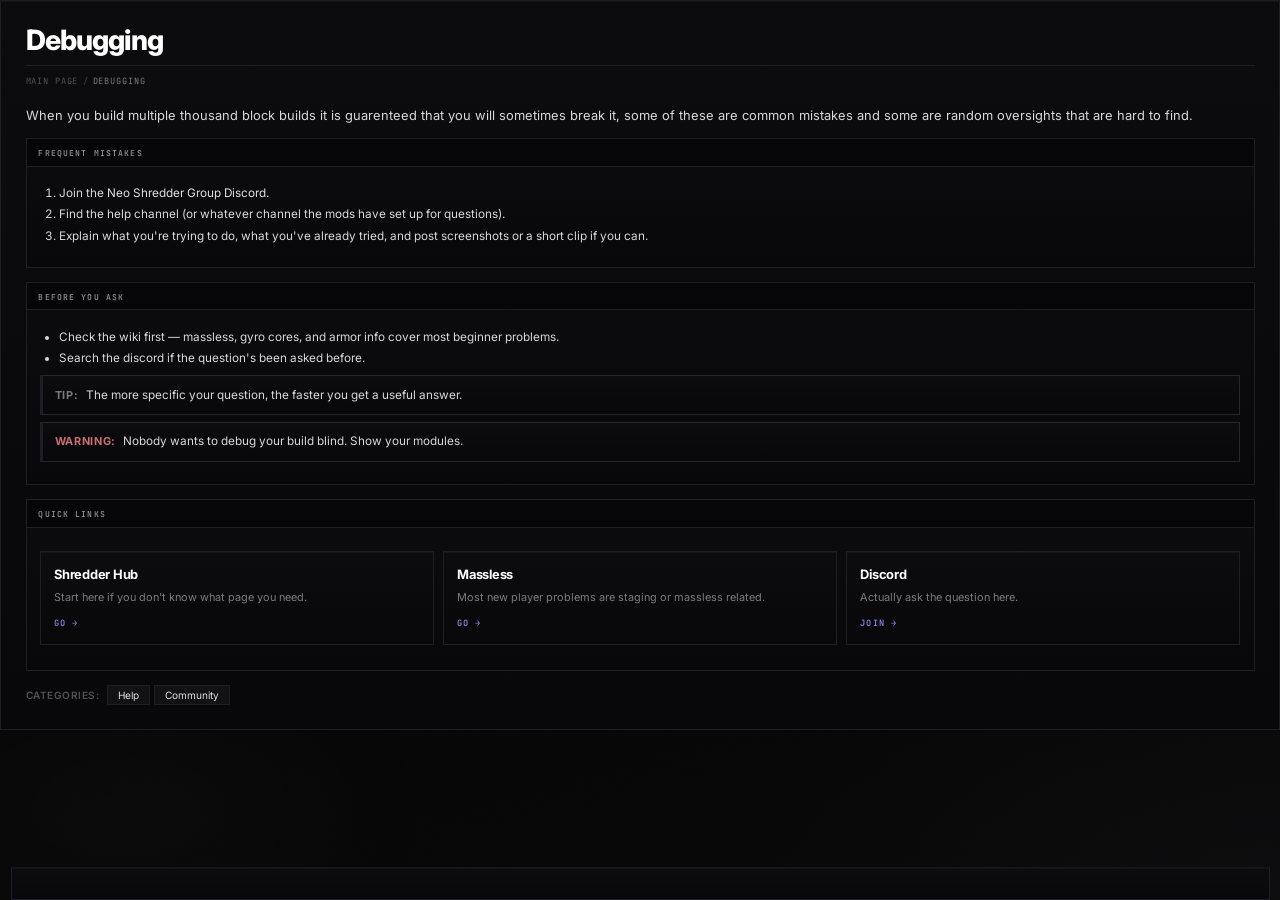
==== pages/askapro.html @ a5d896a3 "Merge branch 'pr-23'" ====
<!DOCTYPE html>
<html lang="en">

<head>
    <meta charset="UTF-8">
    <meta name="viewport" content="width=device-width, initial-scale=1.0">
    <title>Ask A Pro | Neo Shredder Group WIKI</title>
    <link rel="stylesheet" href="/css/style.css">
</head>

<body class="wiki-body wiki-body--nightsky">

    <div id="wiki-nav"></div>

    <main class="wiki-container">
        <h1>Debugging</h1>

        <nav class="wiki-breadcrumb" aria-label="Breadcrumb">
            <a href="index.html">Main Page</a> <span>Debugging</span>
        </nav>

        <p>When you build multiple thousand block builds it is guarenteed that you will sometimes break it, some of
            these are common mistakes and some are random oversights that are hard to find.</p>

        <div class="wiki-block">
            <div class="wiki-block-head">Frequent mistakes</div>
            <div class="wiki-block-body">
                <ol>
                    <li>Join the <a href="https://discord.gg/89gEYNR7zd" target="_blank" rel="noopener noreferrer">Neo
                            Shredder Group Discord</a>.</li>
                    <li>Find the help channel (or whatever channel the mods have set up for questions).</li>
                    <li>Explain what you're trying to do, what you've already tried, and post screenshots or a short
                        clip if you can.</li>
                </ol>
            </div>
        </div>

        <div class="wiki-block">
            <div class="wiki-block-head">Before you ask</div>
            <div class="wiki-block-body">
                <ul>
                    <li>Check the wiki first — massless, gyro cores, and armor info cover most beginner problems.</li>
                    <li>Search the discord if the question's been asked before.</li>
                </ul>

                <div class="callout callout-tip"><strong>Tip:</strong> The more specific your question, the faster you
                    get a useful answer.</div>
                <div class="callout callout-warning"><strong>Warning:</strong> Nobody wants to debug your build blind.
                    Show your modules.</div>
            </div>
        </div>

        <div class="wiki-block">
            <div class="wiki-block-head">Quick links</div>
            <div class="wiki-block-body">
                <div class="card-grid">
                    <div class="card">
                        <h3>Shredder Hub</h3>
                        <p>Start here if you don't know what page you need.</p>
                        <a href="pages/shredderhub.html">Go</a>
                    </div>
                    <div class="card">
                        <h3>Massless</h3>
                        <p>Most new player problems are staging or massless related.</p>
                        <a href="pages/shreds/massless.html">Go</a>
                    </div>
                    <div class="card">
                        <h3>Discord</h3>
                        <p>Actually ask the question here.</p>
                        <a href="https://discord.gg/89gEYNR7zd" target="_blank" rel="noopener noreferrer">Join</a>
                    </div>
                </div>
            </div>
        </div>

        <div class="wiki-categories">
            <span class="wiki-cat">Help</span>
            <span class="wiki-cat">Community</span>
        </div>
    </main>

    <footer id="wiki-footer"></footer>
    <script src="/js/skidunited.js"></script>

</body>

</html>
---- css/style.css ----
@import url('https://fonts.googleapis.com/css2?family=Inter:wght@400;500;600;700;800&family=JetBrains+Mono:wght@400;500&display=swap');

:root {
    --font-body: 'Inter', system-ui, -apple-system, 'Segoe UI', sans-serif;
    --font-heading: 'Inter', system-ui, -apple-system, 'Segoe UI', sans-serif;
    --font-ui: 'Inter', system-ui, sans-serif;
    --font-mono: 'JetBrains Mono', 'Consolas', monospace;

    /* ── Industrial / spec-sheet palette (Saturn Drums ref) ── */
    --amber: #6868d4;
    --amber-bright: #8a8ae8;
    --amber-dim: rgba(104, 104, 212, 0.14);
    --amber-subtle: rgba(104, 104, 212, 0.07);
    --amber-border: rgba(104, 104, 212, 0.42);

    --orange: var(--amber);
    --orange-bright: var(--amber-bright);
    --orange-dim: var(--amber-dim);
    --orange-subtle: var(--amber-subtle);
    --orange-border: var(--amber-border);
    --orange-glow: rgba(104, 104, 212, 0.28);

    --purple-primary: var(--amber);
    --purple-muted: var(--amber-dim);
    --purple-subtle: var(--amber-subtle);

    --bg-body: #030303;
    --bg-content: #08080a;
    --bg-surface: #0a0a0c;
    --bg-navbar: #030303;
    --bg-footer: #030303;
    --bg-sidebar: #08080a;
    --bg-block-head: #060608;
    --panel-bg: linear-gradient(180deg, #0c0c0e 0%, #08080a 100%);
    --panel-bg-flat: #08080a;

    --border-subtle: #16161c;
    --border-light: #1e1e26;
    --border-medium: #26262e;
    --border-bright: #3a3a44;

    --text-main: #d8d8dc;
    --text-bright: #ffffff;
    --text-secondary: #7a7a84;
    --text-muted: #505058;
    --text-spec: #94949c;

    --link-color: #e0e0e4;
    --link-hover: var(--amber-bright);
    --link-visited: #888890;

    --accent-blue: var(--amber-bright);
    --accent-green: #7a7a84;
    --accent-red: #c87070;
    --accent-orange: var(--amber);
    --accent-cyan: #7a7a84;
    --accent-purple: var(--amber-bright);

    --bg-tip: rgba(255, 255, 255, 0.02);
    --bg-important: rgba(255, 255, 255, 0.02);
    --bg-warning: rgba(255, 255, 255, 0.02);
    --bg-note: rgba(255, 255, 255, 0.02);

    --border-tip: var(--border-light);
    --border-important: var(--border-light);
    --border-warning: var(--border-light);
    --border-note: var(--border-light);

    --layout-max: 1320px;
    --sidebar-width: 210px;

    --glass-bg: #08080a;
    --glass-bg-strong: #060608;
    --glass-border: var(--border-light);
    --glass-border-bright: var(--border-bright);
    --glass-highlight: rgba(255, 255, 255, 0.03);
    --glass-blur: 0px;
    --radius-sm: 0;
    --radius-md: 0;
    --radius-lg: 0;
    --radius-pill: 0;

    --ease-out: cubic-bezier(0.25, 0.46, 0.45, 0.94);
    --ease-smooth: cubic-bezier(0.25, 0.46, 0.45, 0.94);
}

/* Shared panel surface — matte industrial panels */
.glass,
.wiki-sidebar,
.wiki-container,
.wiki-block,
.card,
.wiki-site-notice,
.search-results-box,
footer {
    background: var(--panel-bg);
    border: 1px solid var(--border-light);
    box-shadow: inset 0 1px 0 var(--glass-highlight);
}

/* ── Reset ── */
*,
*::before,
*::after {
    margin: 0;
    padding: 0;
    box-sizing: border-box;
}

html {
    scroll-behavior: smooth;
    font-size: 14px;
}

body {
    background-color: var(--bg-body);
    background-image:
        radial-gradient(ellipse 120% 80% at 0% 0%, rgba(30, 30, 36, 0.35) 0%, transparent 55%),
        radial-gradient(ellipse 80% 60% at 100% 100%, rgba(20, 20, 24, 0.4) 0%, transparent 50%),
        linear-gradient(165deg, #030303 0%, #050505 40%, #080808 100%);
    background-attachment: fixed;
    color: var(--text-main);
    font-family: var(--font-body);
    font-size: 0.92rem;
    line-height: 1.55;
    -webkit-font-smoothing: antialiased;
    display: flex;
    flex-direction: column;
    min-height: 100vh;
}

.wiki-body--nightsky {
    background-color: var(--bg-body);
    background-image:
        radial-gradient(ellipse 120% 80% at 0% 0%, rgba(30, 30, 36, 0.35) 0%, transparent 55%),
        radial-gradient(ellipse 80% 60% at 100% 100%, rgba(20, 20, 24, 0.4) 0%, transparent 50%),
        linear-gradient(165deg, #030303 0%, #050505 40%, #080808 100%);
    background-attachment: fixed;
}

::selection {
    background: var(--amber-dim);
    color: var(--text-bright);
}

/* ═══════════════════════════════════════════
   IMAGEBOARD / MEDIAWIKI SHELL LAYOUT
   ═══════════════════════════════════════════ */
.wiki-page-wrap {
    display: flex;
    align-items: flex-start;
    gap: 1rem;
    width: 100%;
    max-width: var(--layout-max);
    margin: 0 auto;
    padding: 1.25rem 1rem 1.5rem;
    flex: 1;
}

.wiki-sidebar {
    width: 100%;
    border-radius: var(--radius-md);
    font-size: 0.82rem;
    overflow: hidden;
}

.wiki-sidebar-block {
    border-bottom: 1px solid var(--border-light);
}

.wiki-sidebar-head,
.wiki-block-head {
    background: var(--bg-block-head);
    border-bottom: 1px solid var(--border-light);
    border-left: none;
    padding: 0.55rem 0.85rem 0.45rem;
    font-family: var(--font-mono);
    font-size: 0.58rem;
    font-weight: 500;
    color: var(--text-spec);
    text-transform: uppercase;
    letter-spacing: 0.14em;
}

.wiki-sidebar-head {
    padding: 0.55rem 0.75rem 0.45rem;
}

.wiki-sidebar ul {
    list-style: none;
    margin: 0;
    padding: 0;
}

.wiki-sidebar li a {
    display: flex;
    align-items: center;
    gap: 0.45rem;
    padding: 0.5rem 0.85rem;
    margin: 0;
    border-bottom: 1px solid var(--border-subtle);
    border-radius: 0;
    color: var(--text-secondary);
    text-decoration: none;
    font-size: 0.78rem;
    font-weight: 500;
    line-height: 1.35;
    letter-spacing: 0.01em;
    transition: color 0.12s var(--ease-out), background 0.12s var(--ease-out);
}

.wiki-sidebar-icon {
    width: 0.95rem;
    height: 0.95rem;
    flex-shrink: 0;
    opacity: 0.8;
}

.wiki-sidebar li a:hover .wiki-sidebar-icon {
    opacity: 1;
}

.wiki-sidebar li:last-child a {
    margin-bottom: 0;
    border-bottom: none;
}

.wiki-sidebar-block:last-child {
    border-bottom: none;
}

.wiki-sidebar li a:hover {
    background: rgba(255, 255, 255, 0.02);
    color: var(--text-bright);
}

.wiki-sidebar li a.active {
    background: var(--amber-subtle);
    color: var(--text-bright);
    border-left: 2px solid var(--amber);
    padding-left: calc(0.85rem - 2px);
}

.wiki-content-column {
    flex: 1;
    min-width: 0;
}

/* Content blocks */
.wiki-block {
    margin-bottom: 1rem;
    border-radius: 0;
    overflow: hidden;
}

.wiki-block-body {
    padding: 1rem 0.95rem 1.1rem;
    font-size: 0.84rem;
    line-height: 1.65;
    color: var(--text-main);
}

.wiki-block-body p:last-child,
.wiki-block-body ul:last-child {
    margin-bottom: 0;
}

.wiki-block-body ul,
.wiki-block-body ol {
    margin: 0.25rem 0 0.4rem;
    padding-left: 1.35rem;
}

.wiki-block-body li {
    margin-bottom: 0.12rem;
}

.wiki-block-grid {
    display: grid;
    grid-template-columns: 1fr 1fr;
    gap: 0.5rem;
}

.wiki-site-notice {
    padding: 0.75rem 1rem;
    margin-bottom: 1rem;
    font-size: 0.76rem;
    font-family: var(--font-mono);
    color: var(--text-secondary);
    text-align: left;
    letter-spacing: 0.02em;
    line-height: 1.55;
    border-top: 1px solid var(--amber-border);
    border-bottom: 1px solid var(--border-light);
}

.wiki-site-notice strong {
    color: var(--amber-bright);
    font-weight: 600;
    text-transform: uppercase;
    letter-spacing: 0.08em;
    font-size: 0.68rem;
}

/* ═══════════════════════════════════════════
   SIDEBAR COLUMN + LOGO BOX (monobook style:
   logo sits top-left, above the sidebar)
   ═══════════════════════════════════════════ */
.wiki-sidebar-column {
    width: var(--sidebar-width);
    flex-shrink: 0;
    margin-right: 0.5rem;
    display: flex;
    flex-direction: column;
    gap: 0.5rem;
}

.wiki-logo-box {
    display: flex;
    flex-direction: column;
    align-items: center;
    justify-content: center;
    gap: 0.45rem;
    padding: 0.6rem 0.4rem 0.5rem;
    text-decoration: none;
    perspective: 900px;
}

.wiki-logo-box img {
    width: 100%;
    max-width: 120px;
    height: auto;
    display: block;
    filter: drop-shadow(0 4px 12px rgba(0, 0, 0, 0.35));
    transition: filter 0.2s var(--ease-out);
    animation: wikiLogoCoinSpin 10s linear infinite;
    transform-style: preserve-3d;
    transform-origin: center center;
    backface-visibility: visible;
}

.wiki-logo-box:hover img {
    filter: drop-shadow(0 4px 16px rgba(104, 104, 212, 0.35));
}

.wiki-logo-name {
    width: 100%;
    max-width: 100%;
    white-space: normal;
    text-align: center;
    font-family: var(--font-mono);
    font-size: 0.64rem;
    font-weight: 600;
    line-height: 1.45;
    letter-spacing: 0.18em;
    text-transform: uppercase;
    overflow-wrap: break-word;
    position: relative;
    padding: 0.35rem 0.15rem 0.25rem;
    background: linear-gradient(105deg,
            #ffffff 0%,
            #d4d4ff 22%,
            #6868d4 48%,
            #a8a8f0 72%,
            #ffffff 100%);
    background-size: 220% auto;
    -webkit-background-clip: text;
    background-clip: text;
    -webkit-text-fill-color: transparent;
    color: transparent;
    filter:
        drop-shadow(0 0 10px rgba(104, 104, 212, 0.65)) drop-shadow(0 0 22px rgba(104, 104, 212, 0.35)) drop-shadow(0 1px 0 rgba(0, 0, 0, 0.9));
    animation: wikiTitleShimmer 7s ease-in-out infinite;
}

@keyframes wikiTitleShimmer {

    0%,
    100% {
        background-position: 0% center;
    }

    50% {
        background-position: 100% center;
    }
}

@keyframes wikiLogoCoinSpin {
    from {
        transform: rotateY(0deg);
    }

    to {
        transform: rotateY(360deg);
    }
}

@keyframes wikiLogoBob {

    0%,
    100% {
        translate: 0 0;
    }

    50% {
        translate: 0 -6px;
        /* or whatever your original value was */
    }
}

@media (prefers-reduced-motion: reduce) {
    .wiki-logo-box img {
        animation: none;
    }

    .wiki-logo-name {
        animation: none;
        background-position: 0% center;
    }

    .central-feature .member-name,
    .wiki-title-shimmer {
        animation: none;
        background-position: 0% center;
    }
}

/* ═══════════════════════════════════════════
   CONTENT TOPBAR (MediaWiki page-tab strip,
   fully integrated with the sidebar shell)
   ═══════════════════════════════════════════ */
.wiki-topbar {
    display: flex;
    flex-wrap: wrap;
    justify-content: center;
    align-items: center;
    gap: 0.35rem;
    padding: 0 0 0.65rem;
    margin-bottom: 0;
}

.wiki-topbar-tabs {
    list-style: none;
    display: flex;
    align-items: center;
    justify-content: center;
    flex-wrap: wrap;
    gap: 0.35rem;
    width: 100%;
    margin: 0;
    padding: 0;
}

.wiki-topbar-tabs>li>a {
    display: block;
    font-family: var(--font-mono);
    font-size: 0.68rem;
    font-weight: 500;
    color: var(--text-spec);
    text-decoration: none;
    text-transform: uppercase;
    letter-spacing: 0.12em;
    padding: 0.5rem 1.1rem;
    background: var(--panel-bg-flat);
    border: 1px solid var(--border-light);
    border-radius: 0;
    box-shadow: none;
    transition: color 0.12s var(--ease-out), background 0.12s var(--ease-out), border-color 0.12s var(--ease-out);
}

.wiki-topbar-tabs>li>a:hover {
    color: var(--text-bright);
    background: #0e0e12;
    border-color: var(--border-bright);
}

.wiki-topbar-tabs>li>a.active {
    color: var(--text-bright);
    background: #0e0e12;
    border-color: var(--border-bright);
    box-shadow: inset 0 -2px 0 var(--amber);
}

/* Sidebar search block */
.wiki-sidebar-search {
    padding: 0.5rem 0.65rem 0.65rem;
}

/* ═══════════════════════════════════════════
   MAIN CONTENT AREA
   ═══════════════════════════════════════════ */
.wiki-container {
    width: 100%;
    max-width: none;
    margin: 0;
    padding: 1.5rem 1.75rem 1.75rem;
    border-radius: 0;
    animation: none;
}

.wiki-page-title {
    font-size: clamp(1.75rem, 3.5vw, 2.5rem);
    font-weight: 800;
    color: var(--text-bright);
    border-bottom: 1px solid var(--border-light);
    padding-bottom: 0.65rem;
    margin: 0 0 0.5rem;
    line-height: 1.05;
    letter-spacing: -0.04em;
    text-shadow: none;
}

.wiki-lead {
    font-size: 0.84rem;
    color: var(--text-secondary);
    margin-bottom: 1.25rem;
    padding: 0.85rem 0;
    line-height: 1.7;
    border-radius: 0;
    border-bottom: 1px solid var(--border-subtle);
    text-align: justify;
}

/* ═══════════════════════════════════════════
   TYPOGRAPHY
   ═══════════════════════════════════════════ */
h1,
h2,
h3,
h4,
h5,
h6 {
    font-family: var(--font-heading);
    color: var(--text-bright);
    font-weight: 600;
    margin-bottom: 0.6rem;
    line-height: 1.35;
}

h1 {
    font-size: clamp(1.5rem, 2.5vw, 2rem);
    font-weight: 800;
    border-bottom: 1px solid var(--border-light);
    padding-bottom: 0.35rem;
    margin-bottom: 0.65rem;
    letter-spacing: -0.03em;
    color: var(--text-bright);
    background: none;
    -webkit-text-fill-color: unset;
}

h2 {
    font-size: clamp(1rem, 1.8vw, 1.25rem);
    border-bottom: none;
    padding-bottom: 0;
    margin-top: 1.5rem;
    margin-bottom: 0.55rem;
    color: var(--text-bright);
    font-weight: 700;
    letter-spacing: -0.02em;
    line-height: 1.15;
}

h3 {
    font-size: 0.92rem;
    margin-top: 0.65rem;
    margin-bottom: 0.25rem;
    color: var(--text-bright);
}

h4 {
    font-size: 0.88rem;
    margin-top: 0.5rem;
    color: var(--text-muted);
    font-style: normal;
}

p {
    margin-bottom: 0.9rem;
}

a {
    color: var(--link-color);
    text-decoration: none;
    transition: color 0.12s var(--ease-out);
}

a:hover {
    color: var(--link-hover);
    text-decoration: underline;
}

a:visited {
    color: var(--link-visited);
}

hr {
    border: none;
    height: 1px;
    background: linear-gradient(90deg, transparent, var(--border-medium), transparent);
    margin: 1.75rem 0;
}

ul,
ol {
    margin-bottom: 0.9rem;
    padding-left: 1.5rem;
}

li {
    margin-bottom: 0.2rem;
}

code {
    font-family: var(--font-mono);
    background-color: var(--bg-surface);
    border: 1px solid var(--border-light);
    padding: 0.15em 0.4em;
    border-radius: 0;
    font-size: 0.9em;
    color: var(--text-secondary);
}

pre {
    background-color: var(--bg-surface);
    border: 1px solid var(--border-light);
    border-radius: 0;
    padding: 1rem;
    overflow-x: auto;
    margin-bottom: 1rem;
    font-size: 0.9rem;
    line-height: 1.5;
}

pre code {
    background: none;
    border: none;
    padding: 0;
    color: var(--text-main);
}

blockquote {
    border-left: 3px solid var(--border-medium);
    padding: 0.5rem 1rem;
    margin: 1rem 0;
    color: var(--text-secondary);
    background-color: rgba(24, 26, 27, 0.02);
    font-style: italic;
}

/* ═══════════════════════════════════════════
   CARDS
   ═══════════════════════════════════════════ */
.card-grid {
    display: grid;
    grid-template-columns: repeat(auto-fit, minmax(240px, 1fr));
    gap: 0.65rem;
    margin: 0.65rem 0;
}

.card {
    padding: 1rem 0.95rem;
    border-radius: 0;
    transition: border-color 0.12s var(--ease-out), background 0.12s var(--ease-out);
    display: flex;
    flex-direction: column;
}

.card:hover {
    border-color: var(--amber-border);
    background: linear-gradient(180deg, #0e0e12 0%, #08080a 100%);
    box-shadow: inset 0 1px 0 rgba(104, 104, 212, 0.1);
    transform: none;
}

.card h3 {
    font-size: 0.92rem;
    color: var(--text-bright);
    font-weight: 700;
    margin-top: 0;
    margin-bottom: 0.45rem;
    border-bottom: none;
    letter-spacing: -0.02em;
}

.card p {
    font-size: 0.78rem;
    color: var(--text-secondary);
    margin-bottom: 0.65rem;
    line-height: 1.6;
}

.card a {
    font-family: var(--font-mono);
    font-size: 0.62rem;
    font-weight: 500;
    color: var(--amber-bright);
    text-transform: uppercase;
    letter-spacing: 0.12em;
    margin-top: auto;
    text-decoration: none;
}

.card a::after {
    content: " →";
}

.card a:hover {
    color: var(--link-hover);
    letter-spacing: 0;
}

/* ═══════════════════════════════════════════
   CALLOUTS / ADMONITIONS
   ═══════════════════════════════════════════ */
.callout {
    padding: 0.65rem 0.85rem;
    margin: 0.5rem 0;
    border-radius: var(--radius-sm);
    border: 1px solid var(--border-medium);
    border-left-width: 3px;
    font-size: 0.84rem;
    position: relative;
    background: var(--panel-bg);
    box-shadow: none;
}

.callout strong {
    font-family: var(--font-ui);
    font-size: 0.78rem;
    text-transform: uppercase;
    letter-spacing: 0.06em;
    margin-right: 0.3rem;
}

.callout-tip {
    background-color: var(--bg-tip);
    border-left-color: var(--border-tip);
}

.callout-tip strong {
    color: var(--accent-green);
}

.callout-important {
    background-color: var(--bg-important);
    border-left-color: var(--border-important);
}

.callout-important strong {
    color: var(--accent-orange);
}

.callout-warning {
    background-color: var(--bg-warning);
    border-left-color: var(--border-warning);
}

.callout-warning strong {
    color: var(--accent-red);
}

.callout-note {
    background-color: var(--bg-note);
    border-left-color: var(--border-note);
}

.callout-note strong {
    color: var(--accent-blue);
}

/* ═══════════════════════════════════════════
   TABLE OF CONTENTS — polished wiki style
   ═══════════════════════════════════════════ */
.toc-box {
    background-color: transparent;
    border: none;
    border-top: 1px solid var(--border-light);
    border-bottom: 1px solid var(--border-light);
    border-radius: 0;
    padding: 0;
    display: inline-block;
    min-width: 220px;
    max-width: 420px;
    margin: 0.75rem 0 1.5rem 0;
    overflow: hidden;
}

.toc-title {
    font-family: var(--font-mono);
    font-weight: 500;
    font-size: 0.58rem;
    color: var(--text-spec);
    text-align: left;
    text-transform: uppercase;
    letter-spacing: 0.14em;
    padding: 0.55rem 0.5rem 0.45rem;
    margin-bottom: 0;
    background: var(--bg-block-head);
    border-bottom: 1px solid var(--border-light);
}

.toc-box>ul {
    padding: 0.6rem 1rem 0.75rem 1rem;
    margin: 0;
}

.toc-box ul {
    list-style: none;
    padding: 0;
    margin: 0;
    counter-reset: toc-counter;
}

.toc-box>ul>li {
    counter-increment: toc-counter;
}

.toc-box li {
    margin: 0.15rem 1rem;
    font-size: 0.85rem;
    line-height: 1.5;
}

.toc-box a {
    color: var(--link-color);
    text-decoration: none;
    display: inline-block;
    padding: 0.1rem 0;
    transition: color 0.12s var(--ease-out);
}

.toc-box a:hover {
    color: var(--link-hover);
    text-decoration: underline;
}

/* ── Tree-line connectors for nested items ── */
.toc-box ul ul {
    padding-left: 0;
    margin-top: 0.1rem;
    margin-left: 0.45rem;
    list-style: none;
    border-left: none;
}

.toc-box>ul>li {
    position: relative;
}

/* Parent li that contains a nested ul gets a vertical line */
.toc-box li:has(> ul) {
    position: relative;
}

.toc-box ul ul li {
    font-size: 0.82rem;
    margin: 0.1rem 0;
    padding-left: 1.4rem;
    position: relative;
}

/* Vertical trunk line running alongside nested items */
.toc-box ul ul li::before {
    content: "├";
    position: absolute;
    left: 0.15rem;
    top: 0;
    font-family: var(--font-body);
    font-size: 0.85rem;
    line-height: 1.5;
    color: var(--border-bright);
    user-select: none;
}

/* Last nested item gets the └ (╰) connector */
.toc-box ul ul li:last-child::before {
    content: "╰";
}

/* Vertical line connecting items — runs through parent li */
.toc-box ul ul li::after {
    content: "";
    position: absolute;
    left: calc(0.15rem + 0.35em);
    top: 0;
    bottom: 0;
    width: 0;
    border-left: 1px solid var(--border-light);
}

/* Hide the continuation line on the last item */
.toc-box ul ul li:last-child::after {
    display: none;
}

/* ═══════════════════════════════════════════
   WIKI THUMBNAIL IMAGES
   ═══════════════════════════════════════════ */
.wiki-thumb {
    margin-bottom: 1rem;
    max-width: 300px;
    width: 100%;
}

.thumb-right {
    float: right;
    margin-left: 1.5rem;
}

.thumb-left {
    float: left;
    margin-right: 1.5rem;
}

.thumb-inner {
    background-color: var(--bg-surface);
    border: 1px solid var(--border-light);
    padding: 6px;
    border-radius: 0;
    box-shadow: none;
}

.wiki-thumb img {
    display: block;
    width: 100%;
    height: auto;
    border-radius: 0;
}

.thumb-caption {
    padding: 5px 4px 2px;
    font-size: 0.75rem;
    line-height: 1.4;
    color: var(--text-muted);
    font-style: italic;
}

/* ═══════════════════════════════════════════
   WIKI VIDEO EMBEDS (lazy-loaded)
   ═══════════════════════════════════════════ */
.wiki-video {
    margin: 1.25rem 0;
    width: 100%;
}

.wiki-video .thumb-inner {
    background-color: var(--bg-surface);
    border: 1px solid var(--border-light);
    padding: 6px;
    border-radius: 0;
    box-shadow: none;
}

.wiki-video video,
.wiki-video .lazy-video {
    display: block;
    width: 100%;
    height: auto;
    border-radius: 0;
    background-color: #000;
}

/* ═══════════════════════════════════════════
   TABLES
   ═══════════════════════════════════════════ */
.wiki-table {
    width: 100%;
    border-collapse: collapse;
    margin: 1.25rem 0;
    font-size: 0.8rem;
    font-family: var(--font-mono);
    background-color: transparent;
    border: none;
    border-top: 1px solid var(--border-light);
    border-bottom: 1px solid var(--border-light);
}

.wiki-table th {
    background-color: transparent;
    color: var(--text-spec);
    font-family: var(--font-mono);
    font-weight: 500;
    font-size: 0.62rem;
    text-align: left;
    text-transform: uppercase;
    letter-spacing: 0.12em;
    padding: 0.65rem 0.5rem;
    border: none;
    border-bottom: 1px solid var(--border-medium);
}

.wiki-table td {
    padding: 0.55rem 0.5rem;
    border: none;
    border-bottom: 1px solid var(--border-subtle);
    color: var(--text-main);
    vertical-align: middle;
}

.wiki-table tr:last-child td {
    border-bottom: none;
}

.wiki-table tr:hover {
    background-color: rgba(255, 255, 255, 0.015);
}

.table-responsive {
    width: 100%;
    overflow-x: auto;
    -webkit-overflow-scrolling: touch;
}

/* ═══════════════════════════════════════════
   FOOTER
   ═══════════════════════════════════════════ */
footer {
    text-align: center;
    padding: 1.1rem 1.5rem;
    margin-top: auto;
    border-top: 1px solid var(--border-subtle);
    color: var(--text-muted);
    font-family: var(--font-mono);
    font-size: 0.62rem;
    letter-spacing: 0.06em;
    position: relative;
    z-index: 10;
    border-radius: 0;
    margin-left: 0.75rem;
    margin-right: 0.75rem;
}

footer a {
    color: var(--link-color);
}

footer strong {
    font-family: var(--font-ui);
    color: var(--text-secondary);
}

.credits-container {
    display: flex;
    flex-wrap: wrap;
    justify-content: center;
    gap: 1.5rem;
    margin-bottom: 0.6rem;
}

.credit-category {
    font-size: 0.78rem;
}

/* ═══════════════════════════════════════════
   SEARCH
   ═══════════════════════════════════════════ */
.search-container {
    position: relative;
    display: flex;
    align-items: center;
    width: 100%;
}

#wiki-search {
    font-family: var(--font-mono);
    font-size: 0.72rem;
    width: 100%;
    height: 34px;
    padding: 0 0.7rem;
    border-radius: 0;
    border: 1px solid var(--border-light);
    background: var(--panel-bg-flat);
    color: var(--text-main);
    letter-spacing: 0.04em;
    transition: border-color 0.12s var(--ease-out), box-shadow 0.12s var(--ease-out);
}

#wiki-search:focus {
    border-color: var(--amber);
    outline: none;
    box-shadow: inset 0 0 0 1px var(--amber-dim);
}

#wiki-search::placeholder {
    color: var(--text-muted);
}

.search-results-box {
    position: absolute;
    top: calc(100% + 6px);
    left: 0;
    right: 0;
    z-index: 1000;
    border-radius: var(--radius-md);
    max-height: 280px;
    overflow-y: auto;
}

.search-item:hover {
    background: rgba(255, 255, 255, 0.04);
}

.search-item {
    display: block;
    padding: 8px 12px;
    text-decoration: none;
    color: var(--text-main);
    border-bottom: 1px solid var(--border-light);
    transition: background-color 0.1s var(--ease-out);
}

.search-item:last-child {
    border-bottom: none;
}

.search-item strong {
    display: block;
    font-family: var(--font-ui);
    font-size: 0.82rem;
    color: var(--link-color);
}

.search-item span {
    display: block;
    font-size: 0.72rem;
    color: var(--text-muted);
}

.search-item .wiki-categories {
    margin-top: 6px;
    display: flex;
    gap: 4px;
    align-items: center;
    flex-wrap: wrap;
    pointer-events: none;
}

/* ═══════════════════════════════════════════
   INFOBOX SIDEBAR
   ═══════════════════════════════════════════ */
.infobox {
    float: right;
    width: 265px;
    margin: 0 0 1.25rem 1.5rem;
    background-color: var(--bg-surface);
    border: 1px solid var(--border-medium);
    border-radius: 0;
    font-size: 0.85rem;
    overflow: hidden;
}

.infobox-title {
    background: var(--bg-block-head);
    color: var(--text-bright);
    text-align: center;
    font-family: var(--font-mono);
    font-weight: 500;
    font-size: 0.62rem;
    padding: 0.55rem 0.75rem;
    border-bottom: 1px solid var(--border-light);
    text-transform: uppercase;
    letter-spacing: 0.14em;
}

.infobox-image {
    padding: 5px;
    text-align: center;
    background-color: var(--bg-content);
}

.infobox-image img {
    width: 100%;
    height: auto;
    display: block;
    border-radius: 0;
}

.infobox-image-caption {
    padding-top: 3px;
    font-size: 0.7rem;
    color: var(--text-muted);
    font-style: italic;
}

.infobox table {
    width: 100%;
    border-collapse: collapse;
}

.infobox th,
.infobox td {
    padding: 5px 10px;
    border-top: 1px solid var(--border-light);
    vertical-align: top;
    text-align: left;
    color: var(--text-main);
    font-size: 0.8rem;
}

.infobox th {
    width: 45%;
    font-family: var(--font-mono);
    font-weight: 500;
    font-size: 0.62rem;
    background-color: transparent;
    color: var(--text-spec);
    text-transform: uppercase;
    letter-spacing: 0.1em;
}

.infobox tr:hover {
    background-color: rgba(255, 255, 255, 0.02);
}

/* ── Status badges ── */
.status-badge {
    display: inline-block;
    padding: 1px 7px;
    border-radius: 0;
    font-family: var(--font-ui);
    font-size: 0.7rem;
    font-weight: 600;
    text-transform: uppercase;
    letter-spacing: 0.04em;
}

.status-active,
.status-patched,
.status-countered {
    background-color: rgba(255, 255, 255, 0.06);
    color: var(--text-secondary);
    border: 1px solid var(--border-medium);
}

.status-high,
.status-medium,
.status-low {
    background: #1a1a1a;
    color: var(--text-secondary);
    border: 1px solid var(--border-medium);
}

/* ═══════════════════════════════════════════
   SECTION / ARTICLE CLEAR
   ═══════════════════════════════════════════ */
section,
article {
    clear: both;
    overflow: hidden;
}

/* ═══════════════════════════════════════════════════════════════
   INSERTABLE WIKI COMPONENTS
   Drop these class names into your HTML for instant wiki styling.
   ═══════════════════════════════════════════════════════════════ */

/* ── Hatnote ──
   Small italic note at the top of an article.
   Usage: <div class="wiki-hatnote">This article is about X. For Y, see <a>Z</a>.</div>
*/
.wiki-hatnote {
    font-size: 0.85rem;
    font-style: italic;
    color: var(--text-muted);
    margin-bottom: 1rem;
    padding-left: 0.5rem;
    border-left: 2px solid var(--border-light);
}

/* ── Stub / WIP marker ──
   Usage: <div class="wiki-stub">This article is a stub. You can help by expanding it.</div>
*/
.wiki-stub {
    background-color: var(--bg-surface);
    border: 1px dashed var(--border-bright);
    border-radius: 0;
    padding: 0.6rem 1rem;
    margin: 1.25rem 0;
    font-size: 0.82rem;
    color: var(--text-muted);
    text-align: center;
    font-style: italic;
}

.wiki-stub::before {
    content: "STUB PAGE";
    display: block;
    font-weight: bold;
    letter-spacing: 0.08em;
    margin-bottom: 0.25rem;
}

/* ── Blockquote with attribution ──
   Usage:
   <figure class="wiki-quote">
       <blockquote>Quote text here.</blockquote>
       <figcaption>— Author, <cite>Source</cite></figcaption>
   </figure>
*/
.wiki-quote {
    margin: 1.25rem 0;
    padding: 0;
}

.wiki-quote blockquote {
    border-left: 3px solid var(--border-bright);
    background-color: rgba(255, 255, 255, 0.02);
    padding: 0.75rem 1.1rem;
    margin: 0;
    font-style: italic;
    color: var(--text-main);
    font-size: 0.95rem;
    border-radius: 0;
}

.wiki-quote figcaption {
    font-size: 0.78rem;
    color: var(--text-muted);
    margin-top: 0.35rem;
    padding-left: 1.1rem;
}

/* ── Image gallery grid ──
   Usage:
   <div class="wiki-gallery">
       <figure><img src="..."><figcaption>Caption</figcaption></figure>
       <figure><img src="..."><figcaption>Caption</figcaption></figure>
   </div>
*/
.wiki-gallery {
    display: grid;
    grid-template-columns: repeat(auto-fill, minmax(180px, 1fr));
    gap: 0.75rem;
    margin: 1.25rem 0;
}

.wiki-gallery figure {
    background-color: var(--bg-surface);
    border: 1px solid var(--border-light);
    border-radius: 0;
    padding: 4px;
    margin: 0;
    transition: border-color 0.15s var(--ease-out);
}

.wiki-gallery figure:hover {
    border-color: var(--border-bright);
}

.wiki-gallery img {
    width: 100%;
    height: auto;
    display: block;
    border-radius: 0;
}

.wiki-gallery figcaption {
    font-size: 0.72rem;
    color: var(--text-muted);
    padding: 4px 4px 2px;
    font-style: italic;
    text-align: center;
}

/* ── Definition list ──
   Usage:
   <dl class="wiki-dl">
       <dt>Term</dt>
       <dd>Definition</dd>
   </dl>
*/
.wiki-dl {
    margin: 1rem 0;
}

.wiki-dl dt {
    font-family: var(--font-heading);
    font-weight: 600;
    font-size: 0.9rem;
    color: var(--text-bright);
    margin-top: 0.75rem;
    margin-bottom: 0.15rem;
}

.wiki-dl dt::after {
    content: "";
    display: block;
    width: 40px;
    height: 1px;
    background: var(--border-medium);
    margin-top: 2px;
}

.wiki-dl dd {
    margin-left: 1rem;
    padding-left: 0.75rem;
    border-left: 2px solid var(--border-light);
    color: var(--text-secondary);
    font-size: 0.9rem;
    margin-bottom: 0.5rem;
}

/* ── Category tags ──
   Usage:
   <div class="wiki-categories">
       <span class="wiki-cat">Shredders</span>
       <span class="wiki-cat">PvP</span>
   </div>
*/

.wiki-categories::before {
    content: "Categories:";
    font-family: var(--font-ui);
    font-size: 0.72rem;
    font-weight: 600;
    color: var(--text-muted);
    text-transform: uppercase;
    letter-spacing: 0.05em;
    margin-right: 0.3rem;
}

.wiki-cat {
    font-family: var(--font-ui);
    font-size: 0.72rem;
    padding: 3px 10px;
    border-radius: 0;
    background-color: rgba(255, 255, 255, 0.04);
    border: 1px solid var(--border-light);
    color: var(--link-color);
    cursor: default;
    transition: background-color 0.2s var(--ease-smooth), border-color 0.2s var(--ease-smooth);
}

.wiki-cat:hover {
    background-color: var(--purple-subtle);
    border-color: var(--border-medium);
    box-shadow: none;
}

/* ── Breadcrumbs ──
   Usage:
   <nav class="wiki-breadcrumb">
       <a href="/">Home</a> <a href="/pages/shredderhub.html">ShredderHub</a> <span>Armor Info</span>
   </nav>
*/
.wiki-container::before {
    display: none;
}

.wiki-container::after {
    content: "";
    display: table;
    clear: both;
}

.wiki-breadcrumb {
    font-family: var(--font-mono);
    font-size: 0.62rem;
    color: var(--text-muted);
    margin-bottom: 1.25rem;
    display: flex;
    flex-wrap: wrap;
    align-items: center;
    text-transform: uppercase;
    letter-spacing: 0.1em;
}

.wiki-breadcrumb a {
    color: var(--text-muted);
    text-decoration: none;
}

.wiki-breadcrumb a:hover {
    color: var(--amber-bright);
    text-decoration: none;
}

.wiki-breadcrumb a::after {
    content: "/";
    color: var(--border-bright);
    margin: 0 0.3rem;
}

.wiki-breadcrumb span {
    color: var(--text-secondary);
}

/* ── "See also" / related articles box ──
   Usage:
   <div class="wiki-see-also">
       <strong>See also</strong>
       <ul><li><a href="...">Article</a></li></ul>
   </div>
*/
.wiki-see-also {
    background-color: var(--bg-surface);
    border: 1px solid var(--border-light);
    border-radius: 0;
    padding: 0.75rem 1rem;
    margin: 1.25rem 0;
}

.wiki-see-also strong {
    font-family: var(--font-heading);
    font-size: 0.82rem;
    color: var(--text-secondary);
    text-transform: uppercase;
    letter-spacing: 0.04em;
    display: block;
    margin-bottom: 0.4rem;
}

.wiki-see-also ul {
    margin: 0;
    padding-left: 1.25rem;
}

.wiki-see-also li {
    font-size: 0.85rem;
    margin-bottom: 0.15rem;
}

/* ── Keyboard shortcut / key badge ──
   Usage: Press <kbd class="wiki-key">E</kbd> to activate.
*/
.wiki-key {
    display: inline-block;
    font-family: var(--font-body);
    font-size: 0.78rem;
    padding: 1px 6px;
    border-radius: 0;
    background-color: var(--bg-surface);
    border: 1px solid var(--border-medium);
    border-bottom-width: 2px;
    color: var(--text-bright);
    box-shadow: 0 1px 0 var(--border-light);
}

/* ── Inline stat indicator ──
   Usage: <span class="wiki-stat wiki-stat-high">High</span>
*/
.wiki-stat {
    font-family: var(--font-ui);
    font-size: 0.75rem;
    font-weight: 600;
    padding: 1px 6px;
    border-radius: 0;
    text-transform: uppercase;
    letter-spacing: 0.03em;
}

.wiki-stat-high,
.wiki-stat-medium,
.wiki-stat-low {
    color: var(--text-secondary);
    background-color: rgba(255, 255, 255, 0.05);
}

/* ── Article last-edited line ──
   Usage: <div class="wiki-last-edited">Last edited on 19 May 2026 by platform2</div>
*/
.wiki-last-edited {
    font-size: 0.72rem;
    color: var(--text-muted);
    text-align: right;
    margin-top: 2rem;
    padding-top: 0.5rem;
    border-top: 1px solid var(--border-subtle);
    font-style: italic;
}

/* ═══════════════════════════════════════════
   PAGE BACKGROUND IMAGE (subtle)
   ═══════════════════════════════════════════ */
/* Push all wiki-container children above the background overlay */
.wiki-container>* {
    position: relative;
    z-index: 1;
}

/* ═══════════════════════════════════════════
   FILM GRAIN + DEPTH (industrial matte)
   ═══════════════════════════════════════════ */
body::before,
body::after {
    content: "";
    position: fixed;
    inset: 0;
    pointer-events: none;
    z-index: 0;
}

body::before {
    background:
        radial-gradient(ellipse 70% 50% at 85% 20%, rgba(104, 104, 212, 0.06) 0%, transparent 55%),
        radial-gradient(ellipse 50% 40% at 10% 90%, rgba(255, 255, 255, 0.02) 0%, transparent 50%);
}

body::after {
    opacity: 0.045;
    mix-blend-mode: overlay;
    background-image: url("data:image/svg+xml,%3Csvg viewBox='0 0 256 256' xmlns='http://www.w3.org/2000/svg'%3E%3Cfilter id='n'%3E%3CfeTurbulence type='fractalNoise' baseFrequency='0.9' numOctaves='4' stitchTiles='stitch'/%3E%3C/filter%3E%3Crect width='100%25' height='100%25' filter='url(%23n)'/%3E%3C/svg%3E");
    background-repeat: repeat;
    background-size: 180px 180px;
}

/* Ensure shell & footer render above ambient layers */
.wiki-page-wrap {
    position: relative;
    z-index: 2;
}

footer {
    position: relative;
    z-index: 10;
}

.wiki-container {
    position: relative;
    z-index: 2;
}

/* ═══════════════════════════════════════════
   RESPONSIVE
   ═══════════════════════════════════════════ */
@media (max-width: 768px) {
    html {
        font-size: 13px;
    }

    .wiki-page-wrap {
        flex-direction: column;
        padding: 0.35rem;
    }

    .wiki-sidebar-column {
        width: 100%;
        margin-right: 0;
        flex-direction: row;
        flex-wrap: wrap;
        align-items: stretch;
        margin-bottom: 0.35rem;
    }

    .wiki-logo-box {
        flex: 0 0 auto;
        padding: 0.4rem;
    }

    .wiki-logo-box img {
        max-width: 72px;
    }

    .wiki-sidebar {
        flex: 1 1 220px;
        width: auto;
        margin-right: 0;
    }

    .wiki-block-grid {
        grid-template-columns: 1fr;
    }

    .wiki-topbar {
        flex-direction: column;
        align-items: center;
    }

    .wiki-topbar-tabs>li>a {
        padding: 0.28rem 0.5rem;
    }

    .wiki-site-logo {
        font-size: 0.72rem;
        white-space: normal;
    }

    .wiki-container {
        padding: 0.55rem 0.65rem;
    }

    .wiki-thumb,
    .infobox {
        float: none;
        max-width: 100%;
        width: 100%;
        margin: 0 0 1rem 0;
    }

    .toc-box {
        display: block;
        max-width: 100%;
    }

    .wiki-gallery {
        grid-template-columns: repeat(auto-fill, minmax(140px, 1fr));
    }

    /* Smaller triangles on mobile */
    body::before,
    body::after {
        opacity: 0.20;
    }

    body::before {
        clip-path: polygon(0% 0%, 0% 100%, 30% 50%);
    }

    body::after {
        clip-path: polygon(100% 0%, 100% 100%, 70% 50%);
    }
}

/* ═══════════════════════════════════════════
   SCROLLBAR CUSTOMIZATION
   ═══════════════════════════════════════════ */

/* Firefox support */
* {
    scrollbar-width: thin;
    scrollbar-color: var(--border-medium) var(--bg-body);
}

/* Webkit browser support (Chrome, Safari, Edge, Opera) */
::-webkit-scrollbar {
    width: 8px;
    height: 8px;
}

::-webkit-scrollbar-track {
    background: var(--bg-body);
}

::-webkit-scrollbar-thumb {
    background: var(--border-medium);
    border-radius: 0;
    border: 2px solid var(--bg-body);
}

::-webkit-scrollbar-thumb:hover {
    background: var(--border-bright);
}

/* Specific scrollbar styling for search results box */
.search-results-box::-webkit-scrollbar-track {
    background: var(--bg-surface);
}

.search-results-box::-webkit-scrollbar-thumb {
    border: 2px solid var(--bg-surface);
}



.credits-container {
    display: flex;
    flex-direction: column;
    gap: 30px;
    /* Generous spacing between top coder and the bottom row */
    font-family: sans-serif;
    width: 100%;
}

/* Centered Main Coder Styling */
.credit-category.central-feature {
    display: flex;
    flex-direction: column;
    align-items: center;
    text-align: center;
    gap: 5px;
}

.central-feature .credit-member {
    margin-left: 0;
}

/* Flex row: Now centers the columns and keeps them tightly grouped */
.credits-row {
    display: flex;
    flex-direction: row;
    justify-content: center;
    /* Brings the columns to the center together */
    align-items: flex-start;
    gap: 60px;
    /* Adjust this number to make the gap wider or narrower */
    flex-wrap: wrap;
}

/* Base style for the side-by-side categories */
.credits-row .credit-category {
    display: flex;
    flex-direction: column;
    gap: 12px;
    /* Removed flex: 1 so they don't stretch aggressively */
    min-width: 200px;
}

/* Member layout within columns */
.credit-member {
    display: flex;
    flex-direction: column;
    gap: 2px;
}

.central-feature .member-name {
    display: inline-block;
    font-weight: 700;
    font-size: 1.02rem;
    letter-spacing: 0.03em;
    background: linear-gradient(105deg,
            #ffffff 0%,
            #d4d4ff 20%,
            #6868d4 50%,
            #a8a8f0 75%,
            #ffffff 100%);
    background-size: 220% auto;
    -webkit-background-clip: text;
    background-clip: text;
    -webkit-text-fill-color: transparent;
    color: transparent;
    filter:
        drop-shadow(0 0 8px rgba(104, 104, 212, 0.55)) drop-shadow(0 0 18px rgba(104, 104, 212, 0.28));
    animation: wikiContributorShimmer 8s ease-in-out infinite;
    transition: filter 0.2s var(--ease-out), transform 0.2s var(--ease-out);
}

.credits-row .member-name,
.contributor-name {
    display: inline;
    font-weight: 500;
    letter-spacing: normal;
    color: var(--text-bright);
    -webkit-text-fill-color: unset;
    background: none;
    filter: none;
    animation: none;
    transform: none;
}

.central-feature .member-name:hover {
    filter:
        drop-shadow(0 0 12px rgba(104, 104, 212, 0.75)) drop-shadow(0 0 26px rgba(104, 104, 212, 0.4));
    transform: translateY(-1px);
}

@keyframes wikiContributorShimmer {

    0%,
    100% {
        background-position: 0% center;
    }

    50% {
        background-position: 100% center;
    }
}

.credit-note {
    color: var(--text-muted);
    font-size: 0.85em;
}

.wiki-glow-purple {
    font-weight: bold;
    color: var(--text-bright);
    text-transform: uppercase;
    letter-spacing: 1px;
    animation: none;
}

@keyframes purplePulse {

    0%,
    100% {
        text-shadow: 0 0 4px rgba(255, 255, 255, 0.4);
        color: var(--text-bright);
    }
}

.wiki-title-shimmer {
    display: inline-block;
    font-family: var(--font-mono);
    font-weight: 700;
    font-size: 0.72rem;
    text-transform: uppercase;
    letter-spacing: 0.14em;
    background: linear-gradient(105deg,
            #ffffff 0%,
            #c8c8ff 25%,
            #6868d4 55%,
            #b0b0f8 80%,
            #ffffff 100%);
    background-size: 220% auto;
    -webkit-background-clip: text;
    background-clip: text;
    -webkit-text-fill-color: transparent;
    color: transparent;
    filter:
        drop-shadow(0 0 10px rgba(104, 104, 212, 0.6)) drop-shadow(0 0 22px rgba(104, 104, 212, 0.32));
    animation: wikiContributorShimmer 7s ease-in-out infinite;
}

.wiki-stat-number {
    font-family: 'Courier New', monospace;
    font-size: 1.25em;
    font-weight: 900;
    color: var(--text-bright);
    background: none;
    -webkit-text-fill-color: unset;
    transition: transform 0.2s cubic-bezier(0.175, 0.885, 0.32, 1.275);
    display: inline-block;
}

/* Micro-interaction: Pops out slightly when hovered */
.wiki-stat-number:hover {
    transform: scale(1.15);
    filter: drop-shadow(0 2px 4px rgba(0, 0, 0, 0.5));
}

.wiki-ambient-reflection {
    display: inline-block;
}

.wiki-site-logo-wrap {
    line-height: 1;
}

.wiki-logo-box .wiki-logo-name {
    display: block;
    width: 100%;
    max-width: 100%;
    white-space: normal;
    overflow: visible;
}




.wiki-site-logo {
    text-decoration: none;
    display: inline-block;
    line-height: 1.15;
    white-space: nowrap;
    background: linear-gradient(100deg, #c4c4ff 0%, #7575e0 30%, #e8e8ff 50%, #7575e0 70%, #5858c8 100%);
    background-size: 200% auto;
    -webkit-background-clip: text;
    background-clip: text;
    -webkit-text-fill-color: transparent;
    filter: drop-shadow(0 0 10px rgba(104, 104, 212, 0.35));
    transition: filter 0.2s var(--ease-out);
    animation: wikiLogoGradient 5s ease-in-out infinite alternate;
}

@keyframes wikiLogoGradient {
    0% {
        background-position: 0% center;
    }

    100% {
        background-position: 100% center;
    }
}


.wiki-keyword-reveal {
    color: var(--link-color);
    font-weight: 600;
    text-decoration: none;
    position: relative;
    display: inline-block;
}

.wiki-keyword-glow {
    font-weight: 600;
    color: var(--text-bright);
    text-shadow: none;
}

/* ═══════════════════════════════════════════
   HUB CATEGORY BOXES
   Grouped card containers with transparent
   background images for the ShredderHub page.
   ═══════════════════════════════════════════ */

.hub-category {
    position: relative;
    overflow: hidden;
    border: 1px solid var(--border-medium);
    border-radius: 0;
    padding: 1.75rem 1.5rem 1.5rem;
    margin-bottom: 1.75rem;
    background-color: var(--panel-bg);

    /* Entrance animation */
    animation: hubFadeIn 0.5s var(--ease-out) both;
}

.hub-category:nth-child(2) {
    animation-delay: 0.08s;
}

.hub-category:nth-child(3) {
    animation-delay: 0.16s;
}

.hub-category:nth-child(4) {
    animation-delay: 0.24s;
}

.hub-category:nth-child(5) {
    animation-delay: 0.32s;
}

@keyframes hubFadeIn {
    from {
        opacity: 0;
        transform: translateY(12px);
    }

    to {
        opacity: 1;
        transform: translateY(0);
    }
}

/* ── Semi-transparent background image ── */
.hub-category::before {
    content: "";
    position: absolute;
    inset: 0;
    background-image: var(--hub-bg-image);
    background-size: cover;
    background-position: center;
    background-repeat: no-repeat;
    opacity: 0.08;
    pointer-events: none;
    z-index: 0;
    transition: opacity 0.4s var(--ease-out), transform 0.6s var(--ease-out);
}

/* Subtle parallax-feel on hover */
.hub-category:hover::before {
    opacity: 0.14;
    transform: scale(1.03);
}

/* Glow border on hover */
.hub-category:hover {
    border-color: var(--amber-border);
    box-shadow: inset 0 1px 0 rgba(104, 104, 212, 0.08);
}

/* Push children above the background image */
.hub-category>* {
    position: relative;
    z-index: 1;
}

/* ── Category header ── */
.hub-category-header {
    display: flex;
    align-items: center;
    gap: 0.6rem;
    margin-bottom: 1.15rem;
    padding-bottom: 0.65rem;
    border-bottom: 1px solid var(--border-light);
    background: transparent;
    margin: -1.75rem -1.5rem 1.25rem;
    padding: 1rem 1.5rem 0.75rem;
}

.hub-category-title {
    font-family: var(--font-heading);
    font-size: clamp(0.95rem, 1.5vw, 1.15rem);
    font-weight: 700;
    color: var(--text-bright);
    text-transform: none;
    letter-spacing: -0.02em;
    margin: 0;
    padding: 0;
    border: none;
}

.hub-category-icon {
    font-size: 1.3rem;
    line-height: 1;
    filter: saturate(0.8);
}

/* ── Card grid inside category ── */
.hub-category-cards {
    display: grid;
    grid-template-columns: repeat(auto-fit, minmax(230px, 1fr));
    gap: 0.9rem;
}

/* Cards inside hub categories inherit existing .card styles
   but get a slightly elevated look */
.hub-category-cards .card {
    background-color: var(--panel-bg);
    border-color: var(--border-light);
    transition:
        border-color 0.2s var(--ease-out),
        background-color 0.2s var(--ease-out);
}

.hub-category-cards .card:hover {
    background: linear-gradient(180deg, #0e0e12 0%, #08080a 100%);
    border-color: var(--amber-border);
    box-shadow: inset 0 1px 0 rgba(104, 104, 212, 0.1);
    transform: none;
}

/* ── Responsive ── */
@media (max-width: 768px) {
    .hub-category {
        padding: 1.25rem 1rem 1rem;
        margin-bottom: 1.25rem;
    }

    .hub-category-header {
        margin: -1.25rem -1rem 1rem;
        padding: 0.75rem 1rem 0.6rem;
    }

    .hub-category-cards {
        grid-template-columns: 1fr;
    }

    .hub-category-icon {
        font-size: 1.1rem;
    }

    .hub-category-title {
        font-size: 0.92rem;
    }
}

/* ═══════════════════════════════════════════
   CARD BACKGROUND IMAGES
   Add class="card card-bg" and set
   style="--card-bg: url('...')" on any card
   to show an image behind the card text.
   ═══════════════════════════════════════════ */

.card.card-bg {
    position: relative;
    overflow: hidden;
    z-index: 0;
}

/* The background image layer */
.card.card-bg::before {
    content: "";
    position: absolute;
    inset: 0;
    background-image: var(--card-bg);
    background-size: cover;
    background-position: center;
    background-repeat: no-repeat;
    z-index: 0;
    transition: transform 0.4s var(--ease-out), opacity 0.4s var(--ease-out);
}

/* Dark overlay so text stays readable */
.card.card-bg::after {
    content: "";
    position: absolute;
    inset: 0;
    background: linear-gradient(180deg,
            rgba(10, 10, 15, 0.55) 0%,
            rgba(10, 10, 15, 0.78) 100%);
    z-index: 1;
    transition: background 0.3s var(--ease-out);
}

/* Push card content above both layers */
.card.card-bg>* {
    position: relative;
    z-index: 2;
}

/* Hover: image brightens and drifts slightly */
.card.card-bg:hover::before {
    transform: scale(1.06);
}

.card.card-bg:hover::after {
    background: linear-gradient(180deg,
            rgba(10, 10, 15, 0.4) 0%,
            rgba(10, 10, 15, 0.7) 100%);
}

#registrySearch {
    width: 100%;
    padding: 12px;

    background: var(--bg-surface);

    border: 1px solid var(--border-medium);

    color: var(--text-main);

    font-family: var(--font-ui);

    margin-bottom: 20px;
}

#registry {
    display: grid;
    gap: 18px;
}

.card h2 {
    margin-top: 0;
}

/* ═══════════════════════════════════════════
   TEMPLATE AI — layout, tabs, notices, meta
   Used by pages/misc/TemplateAI.html
   ═══════════════════════════════════════════ */

.wiki-page-header {
    margin-bottom: 1.25rem;
    padding-bottom: 1rem;
    border-bottom: 1px solid var(--border-light);
}

.wiki-version-meta {
    display: flex;
    flex-wrap: wrap;
    gap: 0.5rem 1rem;
    margin: 0.75rem 0 0;
    padding: 0;
    list-style: none;
    font-family: var(--font-ui);
    font-size: 0.72rem;
    color: var(--text-muted);
}

.wiki-version-meta li {
    display: inline-flex;
    align-items: center;
    gap: 0.35rem;
}

.wiki-version-meta strong {
    color: var(--text-secondary);
    font-weight: 600;
    text-transform: uppercase;
    letter-spacing: 0.04em;
}

.wiki-version-tag {
    display: inline-block;
    padding: 1px 7px;
    border-radius: 0;
    background-color: rgba(255, 255, 255, 0.04);
    border: 1px solid var(--border-light);
    color: var(--link-color);
    font-family: var(--font-ui);
    font-size: 0.7rem;
}

.wiki-notices {
    display: flex;
    flex-direction: column;
    gap: 0.65rem;
    margin-bottom: 1.25rem;
}

.wiki-notice {
    border-radius: 0;
    padding: 0.65rem 1rem;
    font-size: 0.84rem;
    line-height: 1.55;
    border: 1px solid transparent;
}

.wiki-notice strong {
    display: block;
    font-family: var(--font-ui);
    font-size: 0.72rem;
    text-transform: uppercase;
    letter-spacing: 0.06em;
    margin-bottom: 0.2rem;
}

.wiki-notice-stub,
.wiki-notice-construction,
.wiki-notice-citation {
    background-color: var(--bg-surface);
    border-color: var(--border-medium);
    color: var(--text-secondary);
}

.wiki-tabs {
    display: flex;
    flex-wrap: wrap;
    gap: 0.35rem;
    margin-bottom: 0;
    padding: 0;
    list-style: none;
    border-bottom: 1px solid var(--border-medium);
}

.wiki-tabs [role="tab"] {
    appearance: none;
    background: transparent;
    border: 1px solid transparent;
    border-bottom: none;
    border-radius: 0;
    color: var(--text-spec);
    cursor: pointer;
    font-family: var(--font-mono);
    font-size: 0.62rem;
    font-weight: 500;
    letter-spacing: 0.12em;
    margin-bottom: -1px;
    padding: 0.55rem 1rem;
    text-transform: uppercase;
    transition: color 0.12s var(--ease-out), background-color 0.12s var(--ease-out), border-color 0.12s var(--ease-out);
}

.wiki-tabs [role="tab"]:hover {
    color: var(--text-main);
    background-color: rgba(255, 255, 255, 0.03);
}

.wiki-tabs [role="tab"][aria-selected="true"] {
    background: var(--bg-surface);
    border-color: var(--border-medium);
    border-bottom-color: var(--bg-surface);
    color: var(--text-bright);
    box-shadow: inset 0 -2px 0 var(--amber);
}

.wiki-tab-panels {
    background-color: var(--bg-surface);
    border: 1px solid var(--border-medium);
    border-top: none;
    border-radius: 0;
    padding: 1.25rem 1.35rem 1.5rem;
    margin-bottom: 1.5rem;
}

.wiki-tab-panel {
    display: none;
}

.wiki-tab-panel[aria-hidden="false"] {
    display: block;
}

.wiki-page-layout {
    display: grid;
    grid-template-columns: minmax(0, 1fr) 220px;
    gap: 1.5rem;
    align-items: start;
}

.wiki-article-body {
    min-width: 0;
}

.wiki-toc-sidebar {
    position: sticky;
    top: 1rem;
    max-height: calc(100vh - 2rem);
    overflow-y: auto;
    padding: 0.85rem 0.9rem;
    background-color: var(--panel-bg);
    border: 1px solid var(--border-light);
    border-radius: 0;
    font-size: 0.78rem;
}

.wiki-toc-sidebar .toc-title {
    font-family: var(--font-ui);
    font-size: 0.7rem;
    font-weight: 700;
    text-transform: uppercase;
    letter-spacing: 0.06em;
    color: var(--text-muted);
    margin-bottom: 0.55rem;
    padding-bottom: 0.35rem;
    border-bottom: 1px solid var(--border-light);
}

.wiki-toc-sidebar ul {
    list-style: none;
    margin: 0;
    padding: 0;
}

.wiki-toc-sidebar li {
    margin: 0.15rem 0;
}

.wiki-toc-sidebar a {
    color: var(--text-secondary);
    text-decoration: none;
    display: block;
    padding: 0.2rem 0.35rem;
    border-radius: 0;
    border-left: 2px solid transparent;
    transition: color 0.12s var(--ease-out), background-color 0.12s var(--ease-out), border-color 0.12s var(--ease-out);
}

.wiki-toc-sidebar a:hover,
.wiki-toc-sidebar a.is-active {
    color: var(--amber-bright);
    background-color: var(--amber-subtle);
    border-left-color: var(--amber);
}

.wiki-toc-sidebar ul ul {
    margin-left: 0.65rem;
    padding-left: 0.45rem;
    border-left: 1px solid var(--border-light);
}

/*  RBO WHAT THE FUCK WHY THE FUCK DO WE HAVE AI SUMMARYYS IF I FIND A SINGLE OF YOU FUCKS USING THIS I WILL TURN YOUR  ANUS INTO A JUNK*/

.wiki-ai-summary {
    margin: 0 0 1.25rem;
    padding: 0.9rem 1rem;
    border-radius: 0;
    border: 1px solid var(--border-medium);
    background: var(--panel-bg);
}

.wiki-ai-summary-header {
    display: flex;
    flex-wrap: wrap;
    align-items: center;
    justify-content: space-between;
    gap: 0.5rem;
    margin-bottom: 0.45rem;
}

.wiki-ai-summary-header h2 {
    margin: 0;
    font-size: 0.95rem;
    color: var(--text-bright);
}

.wiki-ai-badge {
    display: inline-block;
    padding: 2px 8px;
    border-radius: 0;
    font-family: var(--font-ui);
    font-size: 0.65rem;
    font-weight: 700;
    letter-spacing: 0.06em;
    text-transform: uppercase;
    background-color: rgba(255, 255, 255, 0.05);
    border: 1px solid var(--border-light);
    color: var(--text-secondary);
}

.wiki-ai-summary p {
    margin: 0;
    color: var(--text-secondary);
    font-size: 0.88rem;
}

.wiki-ai-summary small {
    display: block;
    margin-top: 0.5rem;
    color: var(--text-muted);
    font-size: 0.72rem;
}

.wiki-contributors {
    margin-top: 2rem;
    padding-top: 1rem;
    border-top: 1px solid var(--border-light);
}

.wiki-contributors h2 {
    font-size: 1rem;
    margin-bottom: 0.65rem;
}

.wiki-contributor-list {
    display: grid;
    grid-template-columns: repeat(auto-fit, minmax(200px, 1fr));
    gap: 0.75rem;
    margin: 0;
    padding: 0;
    list-style: none;
}

.wiki-contributor-list li {
    padding: 0.65rem 0.75rem;
    border: 1px solid var(--border-light);
    border-radius: 0;
    background-color: var(--panel-bg);
}

.wiki-contributor-list .contributor-name {
    display: block;
    font-weight: 700;
    color: var(--text-bright);
    margin-bottom: 0.15rem;
}

.wiki-contributor-list .contributor-role {
    display: block;
    font-size: 0.78rem;
    color: var(--text-muted);
}

.wiki-discussion-thread,
.wiki-history-list {
    margin: 0;
    padding: 0;
    list-style: none;
}

.wiki-discussion-thread li,
.wiki-history-list li {
    padding: 0.85rem 0;
    border-bottom: 1px solid var(--border-light);
}

.wiki-discussion-thread li:last-child,
.wiki-history-list li:last-child {
    border-bottom: none;
}

.wiki-history-list time {
    display: block;
    font-family: var(--font-ui);
    font-size: 0.72rem;
    color: var(--text-muted);
    margin-bottom: 0.2rem;
}

@media (max-width: 960px) {
    .wiki-page-layout {
        grid-template-columns: 1fr;
    }

    .wiki-toc-sidebar {
        position: static;
        max-height: none;
        order: -1;
    }
}

@media (max-width: 640px) {
    .wiki-tabs [role="tab"] {
        flex: 1 1 auto;
        text-align: center;
        padding: 0.5rem 0.65rem;
        font-size: 0.72rem;
    }

    .wiki-tab-panels {
        padding: 1rem;
    }
}

.wiki-block-body--compact {
    padding: 0.4rem;
}

/* ═══════════════════════════════════════════ INDUSTRIAL UTILITIES (Saturn Drums ref) ═══════════════════════════════════════════ */

.wiki-spec-label {
    font-family: var(--font-mono);
    font-size: 0.58rem;
    font-weight: 500;
    text-transform: uppercase;
    letter-spacing: 0.14em;
    color: var(--text-spec);
}

.wiki-index-num {
    display: inline-flex;
    align-items: center;
    justify-content: center;
    width: 1.45rem;
    height: 1.45rem;
    border-radius: 50%;
    border: 1px solid var(--border-bright);
    font-family: var(--font-mono);
    font-size: 0.58rem;
    font-weight: 500;
    color: var(--text-bright);
    flex-shrink: 0;
}

.wiki-buy-link {
    font-family: var(--font-mono);
    font-size: 0.68rem;
    font-weight: 500;
    text-transform: uppercase;
    letter-spacing: 0.12em;
    color: var(--amber-bright);
    text-decoration: none;
}

.wiki-buy-link:hover {
    color: var(--text-bright);
    text-decoration: none;
}

.wiki-buy-link::after {
    content: " →";
}

.wiki-spec-row {
    display: flex;
    justify-content: space-between;
    align-items: baseline;
    gap: 1rem;
    padding: 0.45rem 0;
    border-bottom: 1px solid var(--border-subtle);
    font-family: var(--font-mono);
    font-size: 0.76rem;
}

.wiki-spec-row:last-child {
    border-bottom: none;
}

.wiki-spec-row dt {
    color: var(--text-spec);
    font-size: 0.62rem;
    text-transform: uppercase;
    letter-spacing: 0.1em;
    font-weight: 500;
}

.wiki-spec-row dd {
    color: var(--text-main);
    text-align: right;
    margin: 0;
}

/* wiki block slop or smth */
.wiki-portal-grid {
    display: grid;
    grid-template-columns: repeat(2, 1fr);
    gap: 0.45rem;
    margin: 0.75rem 0;
}

.wiki-portal:nth-child(3) {
    grid-column: 1 / -1;
    /* Span both columns */
    width: calc(50% - 0.225rem);
    /* Match column width above */
    margin: 0 auto;
    /* Center in frame */
}

@media (max-width: 900px) {
    .wiki-portal-grid {
        grid-template-columns: repeat(2, 1fr);
    }
}

.wiki-portal {
    padding: 0.6rem 0.5rem;
    background: var(--panel-bg-flat);
    border: 1px solid var(--border-light);
    text-align: center;
    transition: border-color 0.12s var(--ease-out);
}

.wiki-portal:hover {
    border-color: var(--amber-border);
}

.wiki-portal h3 {
    font-size: 0.8rem;
    margin: 0 0 0.25rem;
}

.wiki-portal p {
    font-size: 0.7rem;
    color: var(--text-secondary);
    margin: 0 0 0.35rem;
}

.wiki-portal a {
    font-size: 0.62rem;
}

.wiki-blocks-row {
    display: grid;
    grid-template-columns: 1fr 1fr;
    gap: 1rem;
    margin-bottom: 1rem;
}

@media (max-width: 768px) {
    .wiki-blocks-row {
        grid-template-columns: 1fr;
    }
}
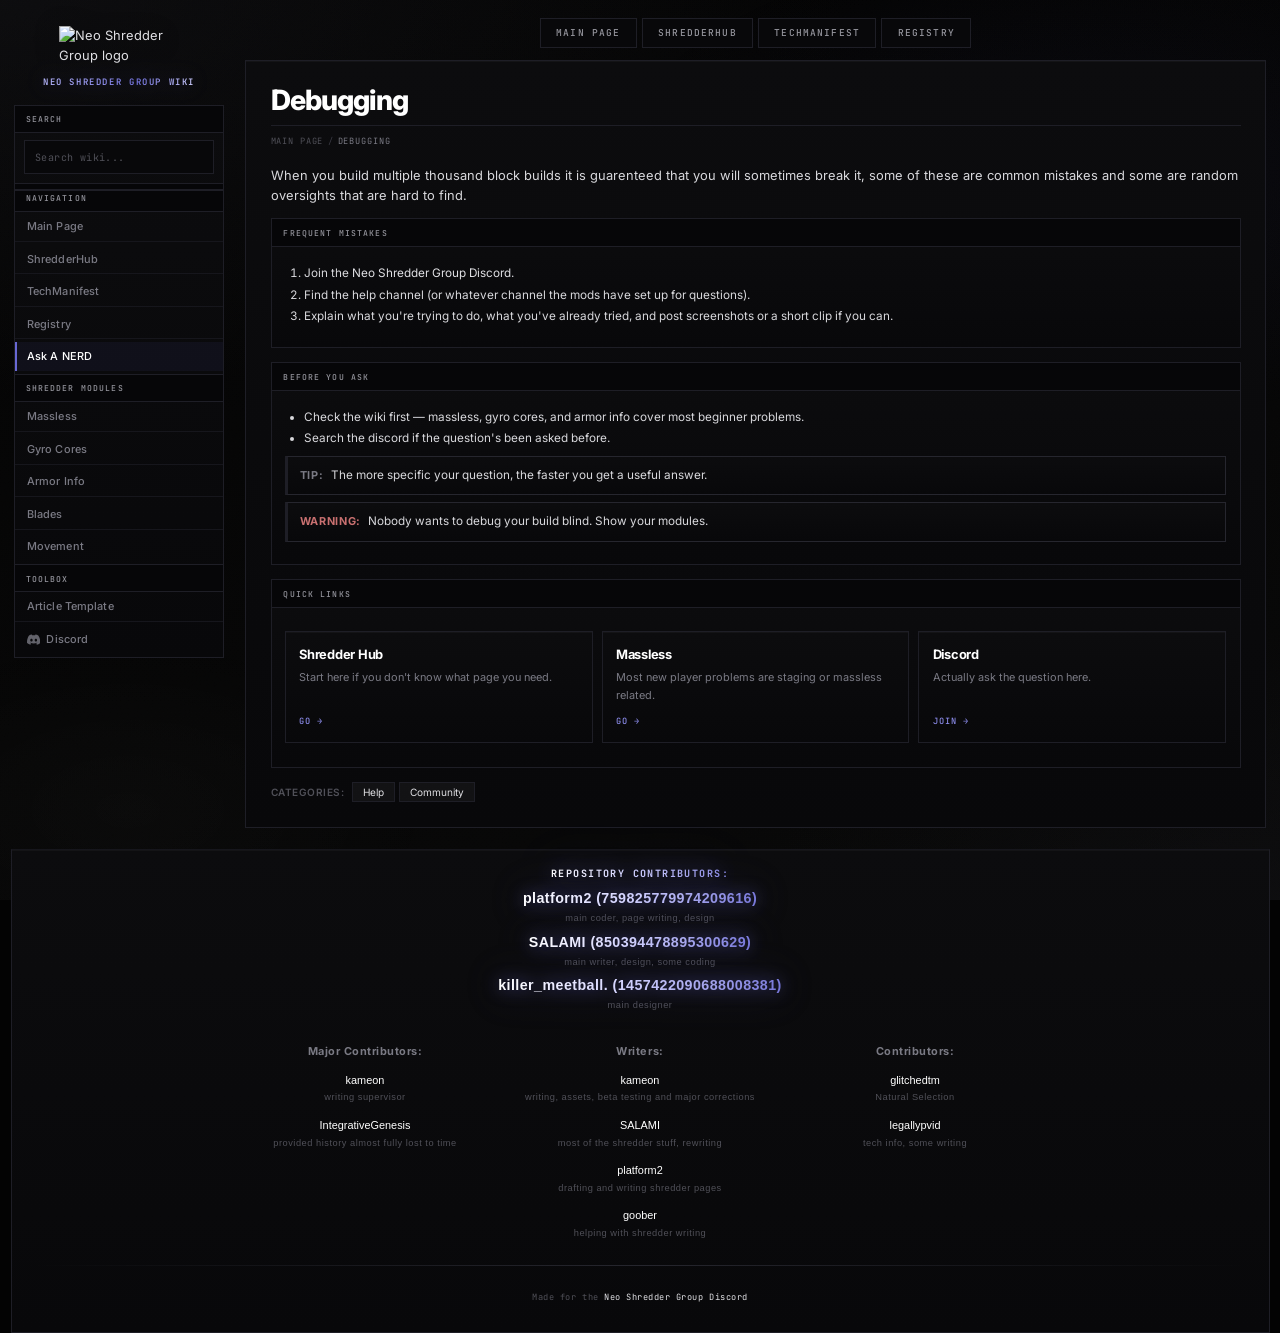
==== commit 7ccf4f41: "aaa" ====
--- a/pages/askapro.html
+++ b/pages/askapro.html
@@ -5,7 +5,7 @@
     <meta charset="UTF-8">
     <meta name="viewport" content="width=device-width, initial-scale=1.0">
     <title>Ask A Pro | Neo Shredder Group WIKI</title>
-    <link rel="stylesheet" href="/css/style.css">
+    <link rel="stylesheet" href="../../css/style.css">
 </head>
 
 <body class="wiki-body wiki-body--nightsky">
--- a/css/style.css
+++ b/css/style.css
@@ -2642,6 +2642,223 @@
     margin: 0;
 }
 
+/* ═══════════════════════════════════════════
+   HISTORY PORTAL (Soystory-inspired)
+   ═══════════════════════════════════════════ */
+.history-portal-page .history-portal-lead {
+    margin-bottom: 1rem;
+    border-bottom: 1px solid var(--border-subtle);
+    padding-bottom: 0.75rem;
+}
+
+.history-portal-welcome {
+    margin-bottom: 0.25rem;
+}
+
+.history-portal-eyebrow {
+    font-family: var(--font-mono);
+    font-size: 0.62rem;
+    font-weight: 500;
+    letter-spacing: 0.14em;
+    text-transform: uppercase;
+    color: var(--amber-bright);
+    margin: 0 0 0.35rem;
+}
+
+.history-portal-layout {
+    display: grid;
+    grid-template-columns: minmax(0, 1fr) 220px;
+    gap: 1rem;
+    align-items: start;
+    margin-top: 0.5rem;
+}
+
+.history-portal-aside {
+    position: sticky;
+    top: 1rem;
+}
+
+.history-chrono-body {
+    text-align: center;
+    padding: 1.25rem 1rem 1.35rem;
+}
+
+.history-chrono-heading {
+    font-size: 1.35rem;
+    font-weight: 700;
+    color: var(--amber-bright);
+    margin: 0 0 1.15rem;
+    border: none;
+    padding: 0;
+    letter-spacing: -0.02em;
+}
+
+.history-chrono-unit {
+    margin-bottom: 1.1rem;
+}
+
+.history-chrono-unit:last-child {
+    margin-bottom: 0;
+}
+
+.history-era-pill {
+    display: inline-flex;
+    flex-wrap: wrap;
+    align-items: center;
+    justify-content: center;
+    gap: 0.1rem 0.35rem;
+    max-width: 100%;
+    margin: 0 auto 0.55rem;
+    padding: 0.4rem 1rem;
+    background: rgba(255, 255, 255, 0.06);
+    border: 1px solid var(--border-light);
+    border-radius: 999px;
+    line-height: 1.5;
+}
+
+.history-era-name {
+    font-weight: 700;
+    font-size: 0.92rem;
+}
+
+.history-era-tab {
+    background: none;
+    border: none;
+    padding: 0;
+    margin: 0;
+    font-weight: 700;
+    font-size: 0.92rem;
+    line-height: 1.5;
+    cursor: pointer;
+    font-family: inherit;
+}
+
+.history-era-tab.is-active {
+    text-decoration: underline;
+    text-decoration-thickness: 2px;
+    text-underline-offset: 3px;
+}
+
+.history-era-tab:focus-visible {
+    outline: 2px solid var(--amber);
+    outline-offset: 3px;
+    border-radius: 2px;
+}
+
+.history-era-tab.history-era-name--1 {
+    color: #b8b8c8;
+}
+
+.history-era-tab.history-era-name--2 {
+    color: #e8a0a0;
+}
+
+.history-era-tab.history-era-name--3 {
+    color: #e8a8d8;
+}
+
+.history-era-name--1 {
+    color: #b8b8c8;
+}
+
+.history-era-name--2 {
+    color: #e8a0a0;
+}
+
+.history-era-name--3 {
+    color: #e8a8d8;
+}
+
+.history-era-name--4 {
+    color: #e8b878;
+}
+
+.history-era-name--5 {
+    color: #c878e8;
+}
+
+.history-chrono-dot {
+    color: var(--text-muted);
+    margin: 0 0.15rem;
+    font-size: 0.75rem;
+    user-select: none;
+}
+
+.history-event-chain {
+    margin: 0;
+    font-size: 0.84rem;
+    line-height: 1.75;
+    color: var(--text-main);
+    max-width: 52rem;
+    margin-left: auto;
+    margin-right: auto;
+}
+
+.history-event-chain a {
+    color: var(--amber-bright);
+    text-decoration: none;
+    font-weight: 500;
+}
+
+.history-event-chain a:hover,
+.history-event-chain a:focus-visible {
+    color: var(--text-bright);
+    text-decoration: underline;
+    outline: none;
+}
+
+.history-portal-nav {
+    display: flex;
+    flex-direction: column;
+    gap: 0.45rem;
+}
+
+.history-portal-nav-link {
+    display: block;
+    padding: 0.65rem 0.7rem;
+    border: 1px solid var(--border-light);
+    background: var(--panel-bg-flat);
+    text-decoration: none;
+    color: inherit;
+    transition: border-color 0.12s var(--ease-out), background 0.12s var(--ease-out);
+}
+
+.history-portal-nav-link:hover,
+.history-portal-nav-link:focus-visible {
+    border-color: var(--amber-border);
+    background: var(--amber-subtle);
+    outline: none;
+    text-decoration: none;
+}
+
+.history-portal-nav-label {
+    display: block;
+    font-family: var(--font-mono);
+    font-size: 0.56rem;
+    letter-spacing: 0.12em;
+    text-transform: uppercase;
+    color: var(--amber-bright);
+    margin-bottom: 0.2rem;
+}
+
+.history-portal-nav-link strong {
+    display: block;
+    font-size: 0.88rem;
+    color: var(--text-bright);
+    font-weight: 600;
+}
+
+@media (max-width: 900px) {
+    .history-portal-layout {
+        grid-template-columns: 1fr;
+    }
+
+    .history-portal-aside {
+        position: static;
+        order: -1;
+    }
+}
+
 /* wiki block slop or smth */
 .wiki-portal-grid {
     display: grid;
